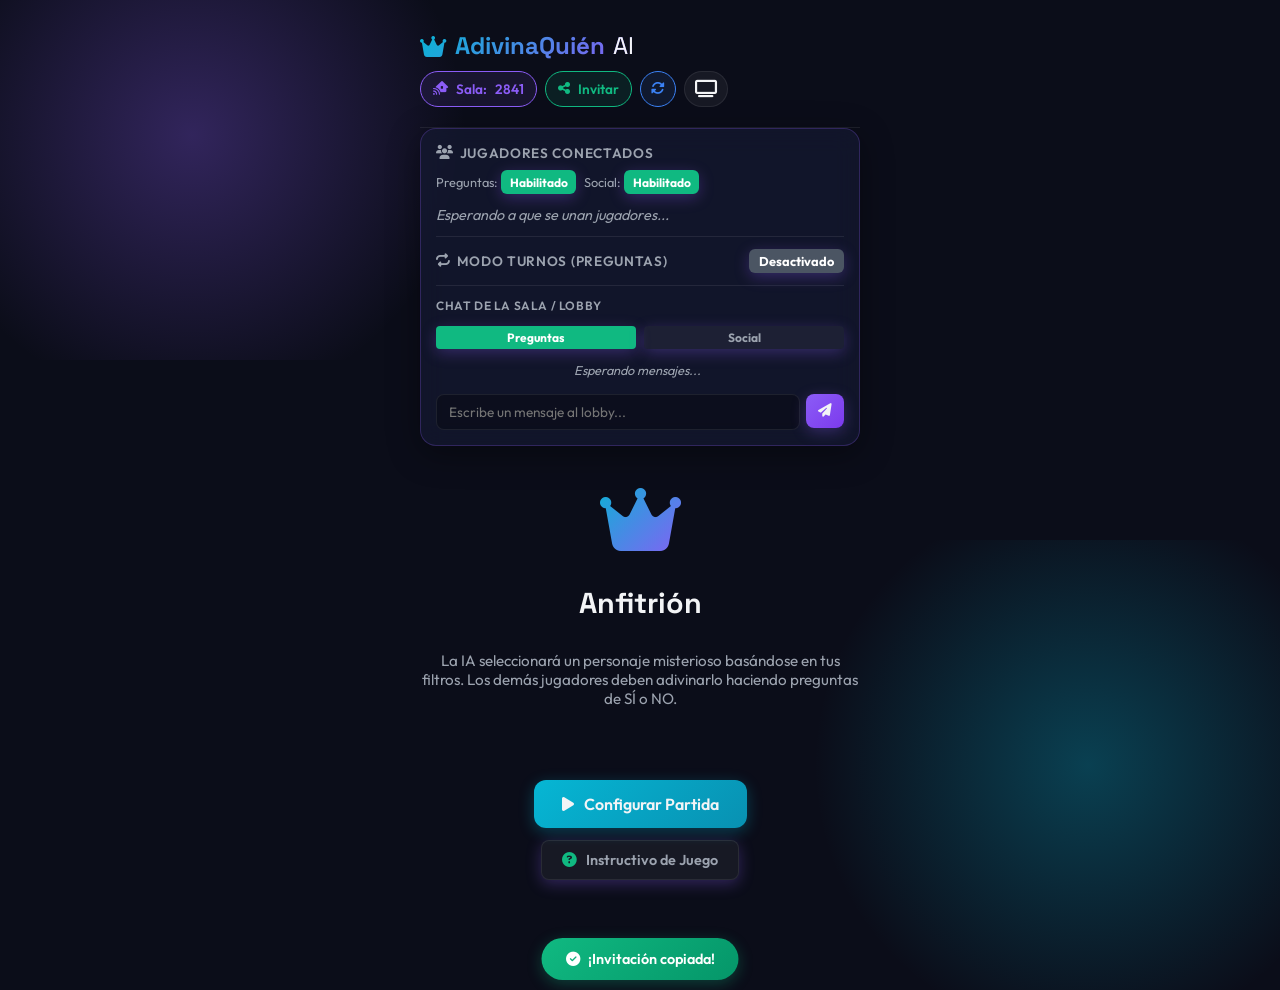
==== index.html @ 95af51c8 "Add files via upload "Fix de evaluación deportista Walt Disney, fallback de Cast y nuevo icono naran" ====
<!DOCTYPE html>
<html lang="es">
<head>
  <meta charset="UTF-8">
  <meta name="viewport" content="width=device-width, initial-scale=1.0">
  <title>AdivinaQuién AI - Controlador Anfitrión</title>
  <!-- Google Analytics (gtag.js) -->
  <script async src="https://www.googletagmanager.com/gtag/js?id=G-N4RY154RKB"></script>
  <script>
    window.dataLayer = window.dataLayer || [];
    function gtag(){dataLayer.push(arguments);}
    gtag('js', new Date());

    gtag('config', 'G-N4RY154RKB');
  </script>
  <link rel="icon" type="image/png" sizes="192x192" href="icon.png?v=2">
  <link rel="icon" type="image/png" sizes="512x512" href="icon.png?v=2">
  <link rel="apple-touch-icon" sizes="180x180" href="icon.png?v=2">
  <link rel="manifest" href="manifest.json?v=2">
  <meta name="mobile-web-app-capable" content="yes">
  <meta name="apple-mobile-web-app-capable" content="yes">
  <meta name="apple-mobile-web-app-title" content="AdivinaQuién AI">
  <meta name="theme-color" content="#8b5cf6">
  <link rel="stylesheet" href="style.css?v=17">
  <!-- FontAwesome para iconos -->
  <link rel="stylesheet" href="https://cdnjs.cloudflare.com/ajax/libs/font-awesome/6.4.0/css/all.min.css">
</head>
<body>

  <div class="app-container">
    
    <header style="flex-wrap: wrap; gap: 10px;">
      <div class="logo">
        <i class="fa-solid fa-crown"></i> AdivinaQuién <span>AI</span>
      </div>
      <div style="display: flex; gap: 8px;">
        <span id="room-code-display" class="btn-cast" style="background: rgba(139, 92, 246, 0.1); border-color: var(--primary); color: var(--primary); cursor: default; display: none;">
          <i class="fa-solid fa-house-signal"></i> Sala: <span>----</span>
        </span>
        <button id="btn-share-invite" class="btn-cast" title="Enviar invitación a amigos" style="display: none; background: rgba(16, 185, 129, 0.1); border-color: var(--accent); color: var(--accent);">
          <i class="fa-solid fa-share-nodes"></i> Invitar
        </button>

        <button id="btn-sync-tv" class="btn-cast" title="Sincronizar pantallas" style="display: none; background: rgba(59, 130, 246, 0.1); border-color: #3b82f6; color: #3b82f6; padding: 6px 10px; margin: 0; min-width: auto; display: inline-flex; align-items: center; justify-content: center;">
          <i class="fa-solid fa-rotate"></i>
        </button>
        <button id="btn-cast" class="btn-cast" title="Transmitir a Smart TV" style="padding: 6px 10px; margin: 0; min-width: auto; display: inline-flex; align-items: center; justify-content: center;">
          <i class="fa-solid fa-tv" style="font-size: 1.1rem;"></i>
        </button>
      </div>
    </header>

    <!-- Panel de control de chat y jugadores (visible si hay sala activa) -->
    <div id="room-control-panel" class="glass-card" style="display: none; margin-bottom: 20px; padding: 15px; border-color: rgba(139, 92, 246, 0.25);">
      <div style="display: flex; justify-content: space-between; align-items: center; margin-bottom: 12px; flex-wrap: wrap; gap: 8px;">
        <span class="filter-label" style="margin-bottom: 0; display: inline-flex; align-items: center; gap: 6px;"><i class="fa-solid fa-users"></i> Jugadores Conectados</span>
        <div style="display: flex; gap: 8px; align-items: center; flex-wrap: wrap;">
          <div style="display: flex; align-items: center; gap: 4px;">
            <span style="font-size: 0.8rem; color: var(--text-muted);">Preguntas:</span>
            <button id="btn-toggle-questions-chat" class="btn" style="padding: 4px 8px; margin: 0; font-size: 0.75rem; background: var(--accent); color: white; border-radius: 6px; text-transform: none; font-weight: bold; min-width: 75px; height: 24px; display: flex; align-items: center; justify-content: center;">Habilitado</button>
          </div>
          <div style="display: flex; align-items: center; gap: 4px;">
            <span style="font-size: 0.8rem; color: var(--text-muted);">Social:</span>
            <button id="btn-toggle-social-chat" class="btn" style="padding: 4px 8px; margin: 0; font-size: 0.75rem; background: var(--accent); color: white; border-radius: 6px; text-transform: none; font-weight: bold; min-width: 75px; height: 24px; display: flex; align-items: center; justify-content: center;">Habilitado</button>
          </div>
        </div>
      </div>
      <div id="player-list-container" style="display: flex; flex-direction: column; gap: 6px; font-size: 0.9rem; margin-bottom: 12px;">
        <span style="color: var(--text-muted); font-style: italic;">Esperando a que se unan jugadores...</span>
      </div>

      <!-- Turnos Secuenciales -->
      <div style="display: flex; justify-content: space-between; align-items: center; margin-bottom: 12px; flex-wrap: wrap; gap: 8px; border-top: 1px solid rgba(255,255,255,0.08); padding-top: 12px;">
        <span class="filter-label" style="margin-bottom: 0; display: inline-flex; align-items: center; gap: 6px;"><i class="fa-solid fa-repeat"></i> Modo Turnos (Preguntas)</span>
        <div style="display: flex; gap: 8px; align-items: center;">
          <button id="btn-toggle-turn-mode" class="btn" style="padding: 4px 10px; margin: 0; font-size: 0.8rem; background: #4b5563; color: white; border-radius: 6px; min-width: 90px; text-transform: none; font-weight: bold;">Desactivado</button>
          <button id="btn-next-turn" class="btn" style="display: none; padding: 4px 10px; margin: 0; font-size: 0.8rem; background: var(--primary); color: white; border-radius: 6px; text-transform: none; font-weight: bold; align-items: center; justify-content: center; height: 26px; width: 34px;"><i class="fa-solid fa-forward"></i></button>
        </div>
      </div>

      <!-- Historial de chat del lobby -->
      <div id="lobby-chat-box" style="border-top: 1px solid rgba(255,255,255,0.08); padding-top: 12px; display: flex; flex-direction: column; gap: 8px;">
        <span class="filter-label" style="font-size: 0.75rem; margin-bottom: 5px;">Chat de la Sala / Lobby</span>
        <!-- Tabs de Chat en Lobby -->
        <div style="display: flex; gap: 8px; margin-bottom: 5px;">
          <button id="lobby-tab-questions" class="btn" style="flex: 1; padding: 4px; margin: 0; font-size: 0.75rem; border-radius: 4px; background: var(--accent); color: white; font-weight: bold; border-color: var(--accent); text-transform: none;">Preguntas</button>
          <button id="lobby-tab-social" class="btn" style="flex: 1; padding: 4px; margin: 0; font-size: 0.75rem; border-radius: 4px; background: rgba(255,255,255,0.05); color: var(--text-muted); font-weight: bold; border-color: rgba(255,255,255,0.1); text-transform: none;">Social</button>
        </div>
        <!-- Contenedor del Chat de Preguntas en Lobby -->
        <div id="lobby-chat-questions-container" class="chat-container" style="max-height: 120px; margin-bottom: 8px; font-size: 0.85rem; display: flex; flex-direction: column;">
          <div style="color: var(--text-muted); font-style: italic; font-size: 0.8rem; text-align: center;">Esperando mensajes...</div>
        </div>
        <!-- Contenedor del Chat Social en Lobby -->
        <div id="lobby-chat-social-container" class="chat-container" style="max-height: 120px; margin-bottom: 8px; font-size: 0.85rem; display: none; flex-direction: column;">
          <div style="color: var(--text-muted); font-style: italic; font-size: 0.8rem; text-align: center;">Esperando mensajes...</div>
        </div>
        <!-- Entrada de texto para chatear en el Lobby -->
        <div style="display: flex; gap: 6px; width: 100%;">
          <input type="text" id="lobby-chat-input" class="input-field" placeholder="Escribe un mensaje al lobby..." style="font-size: 0.85rem; padding: 8px 12px; background: rgba(0,0,0,0.3); border: 1px solid var(--bg-card-border); color: var(--text-main); border-radius: 8px; flex-grow: 1; outline: none;">
          <button id="btn-send-lobby-chat" class="btn" style="padding: 0 12px; margin: 0; font-size: 0.85rem; border-radius: 8px; display: inline-flex; align-items: center; justify-content: center; height: 34px;"><i class="fa-solid fa-paper-plane"></i></button>
        </div>
      </div>
    </div>

    <!-- PANTALLA 1: INICIO (HOME) -->
    <section id="screen-home" class="screen active">
      <div class="home-graphic">
        <div class="graphic-icon">
          <i class="fa-solid fa-crown"></i>
        </div>
        <h2>Anfitrión</h2>
        <p class="subtitle">La IA seleccionará un personaje misterioso basándose en tus filtros. Los demás jugadores deben adivinarlo haciendo preguntas de SÍ o NO.</p>
      </div>
      
      <div class="home-buttons" style="display: flex; flex-direction: column; align-items: center; gap: 12px;">
        <button id="btn-start-setup" class="btn btn-accent">
          <i class="fa-solid fa-play"></i> Configurar Partida
        </button>
        <button id="btn-open-instructions" class="btn" style="background: rgba(255,255,255,0.05); border: 1px solid var(--bg-card-border); color: var(--text-muted); padding: 10px 20px; font-size: 0.9rem; border-radius: 8px; font-weight: 600; max-width: 250px; text-transform: none;">
          <i class="fa-solid fa-circle-question" style="color: var(--accent);"></i> Instructivo de Juego
        </button>
      </div>
    </section>

    <!-- PANTALLA 2: CONFIGURACIÓN (SETUP) -->
    <section id="screen-setup" class="screen">
      <h2>Filtros del Personaje</h2>
      <p class="subtitle">Define los criterios que utilizará la IA para realizar la búsqueda en internet.</p>
      
      <div class="glass-card">
        <!-- Filtro: Origen -->
        <div class="filter-group">
          <span class="filter-label">Nacionalidad / Zona</span>
          <div class="filter-options" data-filter="region">
            <button class="filter-btn selected" data-value="random">Aleatorio</button>
            <button class="filter-btn" data-value="latam">Latinoamérica</button>
            <button class="filter-btn" data-value="usa">Norteamérica</button>
            <button class="filter-btn" data-value="europa">Europa</button>
            <button class="filter-btn" data-value="asia_africa">Asia / África</button>
          </div>
        </div>

        <!-- Filtro: Profesión -->
        <div class="filter-group">
          <span class="filter-label">Profesión / Área</span>
          <div class="filter-options" data-filter="area">
            <button class="filter-btn selected" data-value="random">Aleatorio</button>
            <button class="filter-btn" data-value="sports">Deportes</button>
            <button class="filter-btn" data-value="music">Música / Cine</button>
            <button class="filter-btn" data-value="science">Ciencia / Tech</button>
            <button class="filter-btn" data-value="history">Historia / Pol.</button>
            <button class="filter-btn" data-value="fiction">Ficción</button>
          </div>
        </div>

        <!-- Filtro: Realidad -->
        <div class="filter-group">
          <span class="filter-label">Naturaleza</span>
          <div class="filter-options three-cols" data-filter="nature">
            <button class="filter-btn selected" data-value="random">Aleatorio</button>
            <button class="filter-btn" data-value="real">Real</button>
            <button class="filter-btn" data-value="fictional">Ficticio</button>
          </div>
        </div>

        <!-- Filtro: Época -->
        <div class="filter-group">
          <span class="filter-label">Época</span>
          <div class="filter-options three-cols" data-filter="era">
            <button class="filter-btn selected" data-value="random">Aleatorio</button>
            <button class="filter-btn" data-value="current">Actual</button>
            <button class="filter-btn" data-value="historical">Histórico</button>
          </div>
        </div>
      </div>

      <div class="filter-group" style="margin-bottom: 20px;">
        <span class="filter-label">Modo de Anfitrión</span>
        <div class="filter-options" id="host-mode-options">
          <button class="filter-btn selected" id="mode-ai" data-mode="ai">
            <i class="fa-solid fa-robot"></i> Anfitrión IA (Auto)
          </button>
          <button class="filter-btn" id="mode-manual" data-mode="manual">
            <i class="fa-solid fa-user-tie"></i> Anfitrión Humano
          </button>
        </div>
      </div>

      <!-- Input para Anfitrión Humano (Nombre del Personaje) -->
      <div id="human-host-container" style="display: none; margin-bottom: 20px; flex-direction: column; gap: 10px; background: rgba(139, 92, 246, 0.08); padding: 15px; border-radius: 10px; border: 1px solid var(--primary);">
        <span class="filter-label" style="color: var(--primary); margin-bottom: 0;"><i class="fa-solid fa-user-pen"></i> Personaje Elegido por el Humano</span>
        <input type="text" id="human-character-name" class="input-field" placeholder="Nombre del personaje (ej: Goku, Napoleón...)" style="font-size: 1rem; padding: 10px; background: rgba(0,0,0,0.4); border: 1px solid var(--bg-card-border); color: var(--text-main); border-radius: 8px; outline: none;">
        
        <!-- Sección de Datos Manuales (Se activa si no se encuentran datos en la búsqueda) -->
        <div id="human-manual-details" style="display: none; flex-direction: column; gap: 10px; margin-top: 5px;">
          <div style="background: rgba(239, 68, 68, 0.15); border: 1px solid var(--danger); color: #fca5a5; padding: 10px; border-radius: 6px; font-size: 0.85rem; font-weight: bold;">
            <i class="fa-solid fa-triangle-exclamation"></i> Datos no encontrados de este personaje; ingrese manual los datos
          </div>
          <input type="text" id="human-character-desc" class="input-field" placeholder="Escribe una breve descripción del personaje..." style="font-size: 0.95rem; padding: 10px; background: rgba(0,0,0,0.4); border: 1px solid var(--bg-card-border); color: var(--text-main); border-radius: 8px; outline: none;">
        </div>
      </div>

      <div class="filter-group" style="margin-bottom: 20px; display: flex; justify-content: space-between; align-items: center; background: rgba(255,255,255,0.02); padding: 12px; border-radius: 8px; border: 1px solid var(--bg-card-border);">
        <span class="filter-label" style="margin-bottom: 0; display: inline-flex; align-items: center; gap: 6px;"><i class="fa-solid fa-music"></i> Música de Fondo (TV)</span>
        <button id="btn-toggle-tv-music" class="btn" style="padding: 6px 15px; margin: 0; font-size: 0.85rem; background: var(--accent); color: white; border-radius: 6px; min-width: 90px; text-transform: none; font-weight: bold;">Sonando</button>
      </div>

      <button id="btn-run-search" class="btn">
        <i class="fa-solid fa-magnifying-glass"></i> Buscar Personaje
      </button>
    </section>

    <!-- PANTALLA 3: ANIMACIÓN DE BÚSQUEDA -->
    <section id="screen-searching" class="screen">
      <div class="search-container">
        <div class="search-scanner">
          <div class="scanner-ring"></div>
          <div class="scanner-pulse"></div>
          <i class="fa-solid fa-globe scanner-icon"></i>
        </div>
        <h2>Buscando personaje...</h2>
        <div id="search-logs" class="search-logs">
          <!-- Logs dinámicos aquí -->
        </div>
      </div>
    </section>

    <!-- PANTALLA 4: JUEGO EN CURSO (GAMEPLAY) -->
    <section id="screen-gameplay" class="screen">
      
      <!-- Bloque de Identidad Secreta -->
      <div class="character-box">
        <span class="filter-label" style="margin-bottom: 0;">Personaje Seleccionado</span>
        <div id="char-name-display" class="character-identity">---------</div>
        <div id="char-desc-display" class="character-hint">Descripción oculta</div>
        
        <!-- Máscara de privacidad para que el host pueda elegir cuándo verlo (especialmente útil en modo manual) -->
        <div id="blur-overlay" class="blur-overlay">
          <i class="fa-solid fa-eye-slash" style="font-size: 1.5rem; color: var(--primary);"></i>
          <span>Toca para ver la respuesta</span>
        </div>
      </div>

      <!-- Stats de la Partida -->
      <div class="game-stats">
        <div class="stat-card">
          <div id="stat-questions" class="stat-val">0 / 20</div>
          <div class="stat-lbl">Preguntas</div>
        </div>
        <div class="stat-card">
          <div id="stat-mode" class="stat-val" style="font-size: 1.1rem; padding: 4px 0;">IA</div>
          <div class="stat-lbl">Modo Anfitrión</div>
        </div>
      </div>

      <!-- Tabs de Chat (Host) -->
      <div style="display: flex; gap: 8px; margin-bottom: 12px;">
        <button id="host-tab-questions" class="btn" style="flex: 1; padding: 6px; margin: 0; font-size: 0.8rem; border-radius: 6px; background: var(--accent); color: white; font-weight: bold; border-color: var(--accent); text-transform: none; display: flex; align-items: center; justify-content: center; gap: 4px;">
          <i class="fa-solid fa-circle-question"></i> Preguntas
        </button>
        <button id="host-tab-social" class="btn" style="flex: 1; padding: 6px; margin: 0; font-size: 0.8rem; border-radius: 6px; background: rgba(255,255,255,0.05); color: var(--text-muted); font-weight: bold; border-color: rgba(255,255,255,0.1); text-transform: none; display: flex; align-items: center; justify-content: center; gap: 4px;">
          <i class="fa-solid fa-comments"></i> Social
        </button>
      </div>

      <!-- Contenedor del Chat de Preguntas (Activo) -->
      <div id="chat-questions-container" class="chat-container" style="display: flex; flex-direction: column;">
        <div class="chat-bubble player" style="font-style: italic; color: var(--text-muted);">
          ¡La partida ha comenzado! Hagan su primera pregunta...
        </div>
      </div>

      <!-- Contenedor del Chat Social (Escondido) -->
      <div id="chat-social-container" class="chat-container" style="display: none; flex-direction: column;">
        <div class="chat-bubble player" style="font-style: italic; color: var(--text-muted);">
          Mensajes del chat social libre...
        </div>
      </div>

      <!-- PANEL DE CONTROLES: MODO IA (Entrada de texto) -->
      <div id="controls-ai" class="input-container" style="gap: 6px;">
        <input type="text" id="input-question" class="input-field" placeholder="¿Es un deportista? ¿Está vivo?..." autocomplete="off">
        <button id="btn-chat-toggle" class="btn-send" title="Enviar como Comentario/Chat" style="background: rgba(139, 92, 246, 0.15); color: var(--primary); border: 1px solid var(--primary); width: 46px; border-radius: 10px; cursor: pointer; flex-shrink: 0;">
          <i class="fa-solid fa-comments"></i>
        </button>
        <button id="btn-ask" class="btn-send" title="Enviar pregunta a la IA" style="flex-shrink: 0;">
          <i class="fa-solid fa-paper-plane"></i>
        </button>
      </div>

      <!-- PANEL DE CONTROLES: MODO MANUAL (Botones de Respuesta) -->
      <div id="controls-manual" class="manual-controls" style="display: none;">
        <span class="filter-label">Registrar Respuesta del Anfitrión</span>
        <div class="manual-grid">
          <button class="btn btn-success btn-manual-answer" data-answer="yes">
            <i class="fa-solid fa-check"></i> SÍ
          </button>
          <button class="btn btn-danger btn-manual-answer" data-answer="no">
            <i class="fa-solid fa-xmark"></i> NO
          </button>
          <button class="btn btn-secondary btn-manual-answer" data-answer="maybe" style="background: rgba(245, 158, 11, 0.15); border-color: #f59e0b; color: #f59e0b;">
            <i class="fa-solid fa-question"></i> TAL VEZ
          </button>
        </div>
      </div>

      <!-- ACCIONES DE FINALIZACIÓN Y PISTAS -->
      <div style="display: flex; flex-direction: column; gap: 10px; margin-top: 15px;">
        <div style="display: flex; gap: 10px;">
          <button id="btn-guess-prompt" class="btn btn-secondary btn-accent" style="flex: 1; padding: 10px 0;">
            <i class="fa-solid fa-trophy"></i> Arriesgar Nombre
          </button>
          <button id="btn-get-clue" class="btn btn-secondary" style="flex: 1; padding: 10px 0; background: rgba(139, 92, 246, 0.15); border-color: var(--primary); color: var(--primary);">
            <i class="fa-solid fa-lightbulb"></i> Pedir Pista (3 Qs)
          </button>
        </div>
        <button id="btn-give-up" class="btn btn-secondary btn-danger" style="width: 100%; padding: 10px 0;">
          <i class="fa-solid fa-flag"></i> Rendirse
        </button>
      </div>

    </section>

    <!-- PANTALLA 5: RESULTADOS -->
    <section id="screen-results" class="screen">
      <div class="result-box">
        <div id="result-emoji" class="result-badge">🏆</div>
        <h2 id="result-title" class="result-title">¡Victoria!</h2>
        <p class="subtitle" id="result-subtitle">Han adivinado el personaje secreto.</p>
        
        <div class="glass-card" style="width: 100%; text-align: center;">
          <span class="filter-label">El personaje era</span>
          <div id="result-char-name" class="result-name">Lionel Messi</div>
          <p id="result-char-desc" style="margin-top: 10px; font-size: 0.95rem; line-height: 1.5; color: var(--text-muted);">
            Futbolista argentino de fama mundial...
          </p>
        </div>

        <button id="btn-play-again" class="btn">
          <i class="fa-solid fa-rotate-left"></i> Jugar de Nuevo
        </button>
      </div>
    </section>

  </div>

  <!-- Toast Notification -->
  <div id="toast-notification" style="position: fixed; bottom: 20px; left: 50%; transform: translateX(-50%) translateY(100px); background: linear-gradient(135deg, var(--accent), #059669); color: white; padding: 12px 24px; border-radius: 30px; font-weight: 600; font-size: 0.9rem; display: flex; align-items: center; gap: 8px; box-shadow: 0 4px 15px var(--accent-glow); transition: transform 0.4s cubic-bezier(0.175, 0.885, 0.32, 1.275); z-index: 9999; pointer-events: none;">
    <i class="fa-solid fa-circle-check"></i> <span id="toast-text">¡Invitación copiada!</span>
  </div>

  <!-- MODAL DE INSTRUCTIVO Y MODALIDADES -->
  <div id="instructions-modal" class="modal-overlay" style="display: none; position: fixed; top: 0; left: 0; width: 100vw; height: 100vh; background: rgba(0,0,0,0.8); z-index: 999; align-items: center; justify-content: center; backdrop-filter: blur(5px);">
    <div class="glass-card" style="max-width: 500px; width: 90%; max-height: 85vh; overflow-y: auto; padding: 25px; border-color: var(--primary); background: var(--bg-card);">
      <div style="display: flex; justify-content: space-between; align-items: center; margin-bottom: 20px; border-bottom: 1px solid var(--bg-card-border); padding-bottom: 10px;">
        <h2 style="font-size: 1.3rem; color: var(--primary); margin: 0; display: flex; align-items: center; gap: 8px;">
          <i class="fa-solid fa-book-open"></i> Instructivo de Juego
        </h2>
        <button id="btn-close-instructions" style="background: none; border: none; color: var(--text-muted); font-size: 1.5rem; cursor: pointer;">&times;</button>
      </div>

      <!-- Sección 1: Objetivo del Juego -->
      <div style="margin-bottom: 20px;">
        <h3 style="font-size: 1.05rem; color: var(--accent); margin-bottom: 8px;"><i class="fa-solid fa-bullseye"></i> 1. Objetivo del Juego</h3>
        <p style="font-size: 0.9rem; color: var(--text-main); line-height: 1.5; margin: 0;">
          Los jugadores deben adivinar el <strong>personaje secreto</strong> formulando preguntas que solo puedan responderse con <strong>SÍ</strong>, <strong>NO</strong> o <strong>TAL VEZ</strong> en un máximo de 20 intentos.
        </p>
      </div>

      <!-- Sección 2: Modalidades de Anfitrión -->
      <div style="margin-bottom: 20px;">
        <h3 style="font-size: 1.05rem; color: var(--accent); margin-bottom: 10px;"><i class="fa-solid fa-sliders"></i> 2. Modalidades de Anfitrión</h3>
        
        <div style="background: rgba(255,255,255,0.03); padding: 12px; border-radius: 8px; border: 1px solid var(--bg-card-border); margin-bottom: 10px;">
          <h4 style="margin: 0 0 5px 0; color: #a78bfa; font-size: 0.95rem;"><i class="fa-solid fa-robot"></i> Anfitrión IA (Automático)</h4>
          <p style="font-size: 0.85rem; color: var(--text-muted); margin: 0; line-height: 1.4;">
            La Inteligencia Artificial elige automáticamente un personaje basado en tus filtros (Deportes, Música, Historia, etc.) y evalúa y responde las preguntas de los jugadores en tiempo real.
          </p>
        </div>

        <div style="background: rgba(255,255,255,0.03); padding: 12px; border-radius: 8px; border: 1px solid var(--bg-card-border);">
          <h4 style="margin: 0 0 5px 0; color: #a78bfa; font-size: 0.95rem;"><i class="fa-solid fa-user-tie"></i> Anfitrión Humano (Manual)</h4>
          <p style="font-size: 0.85rem; color: var(--text-muted); margin: 0; line-height: 1.4;">
            El anfitrión humano escribe el personaje que él elija. La app busca automáticamente los datos en <strong>Wikipedia / Internet</strong> (o permite cargarlos manualmente) y el anfitrión responde con los botones SÍ / NO / TAL VEZ.
          </p>
        </div>
      </div>

      <!-- Sección 3: Transmisión a la TV y Multijugador -->
      <div style="margin-bottom: 20px;">
        <h3 style="font-size: 1.05rem; color: var(--accent); margin-bottom: 8px;"><i class="fa-solid fa-tv"></i> 3. Pantalla de TV / Invitados</h3>
        <p style="font-size: 0.9rem; color: var(--text-main); line-height: 1.5; margin: 0;">
          Haz clic en el botón de <strong>Transmitir <i class="fa-solid fa-tv"></i></strong> para abrir la pantalla de TV en un Smart TV o pestaña secundaria. Los amigos pueden escanear el código QR o ingresar el código de sala para enviar preguntas y chatear.
        </p>
      </div>

      <button id="btn-understand-instructions" class="btn btn-accent" style="width: 100%; padding: 12px; font-weight: bold; border-radius: 8px; margin-top: 10px;">
        ¡Entendido, a jugar!
      </button>
    </div>
  </div>

  <!-- MODAL DE OPCIONES DE TRANSMISIÓN (CAST & MULTI-EQUIPO) -->
  <div id="cast-options-modal" class="modal-overlay" style="display: none; position: fixed; inset: 0; background: rgba(0,0,0,0.8); backdrop-filter: blur(6px); z-index: 9999; align-items: center; justify-content: center;">
    <div class="glass-card" style="max-width: 440px; width: 90%; padding: 25px; border-radius: 16px; border: 1px solid var(--accent); background: #12131c; box-shadow: 0 10px 30px rgba(139, 92, 246, 0.3);">
      <div style="display: flex; justify-content: space-between; align-items: center; margin-bottom: 15px; border-bottom: 1px solid var(--bg-card-border); padding-bottom: 10px;">
        <h3 style="margin: 0; color: var(--accent); font-size: 1.3rem; font-family: var(--font-title); display: flex; align-items: center; gap: 8px;">
          <i class="fa-solid fa-tv"></i> Transmitir a Pantalla / TV
        </h3>
        <button id="btn-close-cast-modal" style="background: none; border: none; color: var(--text-muted); font-size: 1.4rem; cursor: pointer;">&times;</button>
      </div>

      <p style="font-size: 0.9rem; color: var(--text-muted); margin-bottom: 15px; line-height: 1.4;">
        Elige cómo deseas conectar tu celular a la pantalla o TV de tu sala:
      </p>

      <div style="display: flex; flex-direction: column; gap: 12px; margin-bottom: 15px;">
        <!-- Opción 1: Google Cast / Chromecast -->
        <button id="btn-cast-chromecast" class="btn" style="padding: 12px; border-radius: 10px; background: rgba(139, 92, 246, 0.15); border: 1px solid var(--accent); color: white; display: flex; align-items: center; gap: 12px; text-align: left; cursor: pointer;">
          <i class="fa-solid fa-tv" style="font-size: 1.4rem; color: var(--accent);"></i>
          <div>
            <div style="font-weight: bold; font-size: 0.95rem;">Buscar Chromecast / Smart TV</div>
            <div style="font-size: 0.8rem; color: var(--text-muted);">Abre el selector nativo de dispositivos de tu celular</div>
          </div>
        </button>

        <!-- Opción 2: Ver Enlace / Código de Sala para Navegador de TV -->
        <button id="btn-cast-qr" class="btn" style="padding: 12px; border-radius: 10px; background: rgba(255, 255, 255, 0.05); border: 1px solid var(--bg-card-border); color: white; display: flex; align-items: center; gap: 12px; text-align: left; cursor: pointer;">
          <i class="fa-solid fa-qrcode" style="font-size: 1.4rem; color: #a78bfa;"></i>
          <div>
            <div style="font-weight: bold; font-size: 0.95rem;">Conectar cualquier Smart TV o PC</div>
            <div style="font-size: 0.8rem; color: var(--text-muted);">Usa el enlace o Código de Sala en el navegador de la TV</div>
          </div>
        </button>
      </div>

      <!-- Sección Enlace de la TV Expandible -->
      <div id="cast-qr-container" style="display: none; background: rgba(0,0,0,0.4); padding: 15px; border-radius: 12px; text-align: center; margin-bottom: 15px; border: 1px solid rgba(255,255,255,0.1);">
        <span style="font-size: 0.85rem; color: var(--text-muted);">Enlace directo para tu TV o pantalla:</span>
        <div id="cast-tv-url-display" style="font-family: monospace; font-size: 0.85rem; color: var(--accent); word-break: break-all; margin: 8px 0; padding: 8px; background: rgba(255,255,255,0.05); border-radius: 6px;"></div>
        <div style="display: flex; gap: 8px; justify-content: center; margin-top: 10px;">
          <button id="btn-copy-tv-url" class="btn" style="padding: 6px 12px; font-size: 0.8rem; border-radius: 6px; background: var(--accent); color: white;"><i class="fa-solid fa-copy"></i> Copiar Enlace</button>
          <button id="btn-open-tv-tab" class="btn" style="padding: 6px 12px; font-size: 0.8rem; border-radius: 6px; background: rgba(255,255,255,0.1); color: white;"><i class="fa-solid fa-up-right-from-square"></i> Abrir Pestaña</button>
        </div>
      </div>

      <div style="display: flex; justify-content: flex-end;">
        <button id="btn-cancel-cast-modal" class="btn" style="background: rgba(255,255,255,0.1); color: var(--text-muted); border: none; padding: 8px 15px; border-radius: 8px; cursor: pointer;">Cerrar</button>
      </div>
    </div>
  </div>

  <!-- MODAL DE ARRIESGAR PARA EL ANFITRÓN -->
  <div id="host-guess-modal" class="modal-overlay" style="display: none; position: fixed; inset: 0; background: rgba(0,0,0,0.8); backdrop-filter: blur(6px); z-index: 9999; align-items: center; justify-content: center;">
    <div class="glass-card" style="max-width: 420px; width: 90%; padding: 25px; border-radius: 16px; border: 1px solid rgba(239, 68, 68, 0.4); box-shadow: 0 10px 30px rgba(239, 68, 68, 0.3); background: #12131c;">
      <div style="display: flex; justify-content: space-between; align-items: center; margin-bottom: 15px;">
        <h3 style="margin: 0; color: #ef4444; font-size: 1.3rem; font-family: var(--font-title); display: flex; align-items: center; gap: 8px;">
          <i class="fa-solid fa-bullseye"></i> Arriesgar Personaje
        </h3>
        <button id="btn-close-host-guess" style="background: none; border: none; color: var(--text-muted); font-size: 1.4rem; cursor: pointer;">&times;</button>
      </div>
      <p style="font-size: 0.9rem; color: var(--text-muted); margin-bottom: 15px;">
        Escribe el nombre del personaje. Si aciertas, ¡ganan la partida!
      </p>
      <input type="text" id="host-guess-input" class="input-field" placeholder="Ej: Lionel Messi, Mario..." style="width: 100%; font-size: 1rem; padding: 12px; border-radius: 8px; margin-bottom: 15px; background: rgba(0,0,0,0.3); border: 1px solid var(--bg-card-border); color: white; outline: none;">
      <div style="display: flex; gap: 10px; justify-content: flex-end;">
        <button id="btn-cancel-host-guess" class="btn" style="background: rgba(255,255,255,0.1); color: var(--text-muted); border: none; padding: 10px 18px; border-radius: 8px; cursor: pointer;">Cancelar</button>
        <button id="btn-submit-host-guess" class="btn" style="background: linear-gradient(135deg, #ef4444, #f97316); color: white; border: none; padding: 10px 20px; font-weight: bold; border-radius: 8px; cursor: pointer;">Arriesgar</button>
      </div>
    </div>
  </div>

  <!-- MODAL DE SOLICITUD DE INGRESO (APROBACIÓN POR ANFITRIÓN) -->
  <div id="guest-approval-modal" class="modal-overlay" style="display: none; position: fixed; inset: 0; background: rgba(0,0,0,0.85); backdrop-filter: blur(6px); z-index: 9999; align-items: center; justify-content: center;">
    <div class="glass-card" style="max-width: 420px; width: 90%; padding: 25px; border-radius: 16px; border: 1px solid var(--accent); background: #12131c; box-shadow: 0 10px 30px rgba(139, 92, 246, 0.4); text-align: center;">
      <div style="font-size: 2.5rem; color: var(--accent); margin-bottom: 10px;">
        <i class="fa-solid fa-user-plus"></i>
      </div>
      <h3 style="margin: 0 0 10px 0; color: white; font-size: 1.25rem; font-family: var(--font-title);">
        Solicitud de Ingreso
      </h3>
      <p style="font-size: 0.95rem; color: var(--text-muted); margin-bottom: 20px; line-height: 1.4;">
        <strong id="approval-applicant-name" style="color: var(--accent); font-size: 1.1rem;">Invitado</strong> solicita unirse a tu partida de la sala <strong id="approval-room-code" style="color: white;">1234</strong>.
      </p>
      <div style="display: flex; gap: 12px; justify-content: center;">
        <button id="btn-reject-applicant" class="btn" style="flex: 1; padding: 12px; background: rgba(239, 68, 68, 0.2); border: 1px solid #ef4444; color: #ef4444; font-weight: bold; border-radius: 8px; cursor: pointer;">
          <i class="fa-solid fa-xmark"></i> Rechazar
        </button>
        <button id="btn-approve-applicant" class="btn" style="flex: 1; padding: 12px; background: linear-gradient(135deg, #10b981, #059669); border: none; color: white; font-weight: bold; border-radius: 8px; cursor: pointer;">
          <i class="fa-solid fa-check"></i> Aceptar
        </button>
      </div>
    </div>
  </div>

  <!-- MODAL DE CO-ANFITRIÓN (UNIRSE A OTRA SALA EXISTENTE) -->
  <div id="cohost-join-modal" class="modal-overlay" style="display: none; position: fixed; inset: 0; background: rgba(0,0,0,0.8); backdrop-filter: blur(6px); z-index: 9999; align-items: center; justify-content: center;">
    <div class="glass-card" style="max-width: 420px; width: 90%; padding: 25px; border-radius: 16px; border: 1px solid var(--accent); background: #12131c;">
      <div style="display: flex; justify-content: space-between; align-items: center; margin-bottom: 15px;">
        <h3 style="margin: 0; color: var(--accent); font-size: 1.2rem; font-family: var(--font-title); display: flex; align-items: center; gap: 8px;">
          <i class="fa-solid fa-right-to-bracket"></i> Unirse a Sala Existente
        </h3>
        <button id="btn-close-cohost-modal" style="background: none; border: none; color: var(--text-muted); font-size: 1.4rem; cursor: pointer;">&times;</button>
      </div>
      <p style="font-size: 0.9rem; color: var(--text-muted); margin-bottom: 15px;">
        Ingresa el Código de Sala (4 dígitos) para unirte como Co-Anfitrión:
      </p>
      <input type="text" id="cohost-room-input" class="input-field" maxlength="4" placeholder="Ej: 4920" style="width: 100%; font-size: 1.3rem; text-align: center; letter-spacing: 3px; padding: 12px; border-radius: 8px; margin-bottom: 15px; background: rgba(0,0,0,0.3); border: 1px solid var(--bg-card-border); color: white; outline: none;">
      <div style="display: flex; gap: 10px; justify-content: flex-end;">
        <button id="btn-cancel-cohost-modal" class="btn" style="background: rgba(255,255,255,0.1); color: var(--text-muted); border: none; padding: 10px 18px; border-radius: 8px; cursor: pointer;">Cancelar</button>
        <button id="btn-submit-cohost-join" class="btn" style="background: linear-gradient(135deg, var(--primary), var(--accent)); color: white; border: none; padding: 10px 20px; font-weight: bold; border-radius: 8px; cursor: pointer;">Solicitar Ingreso</button>
      </div>
    </div>
  </div>

  <!-- Carga de Base de Datos y Lógica principal -->
  <script src="database.js?v=39"></script>
  <script src="app.js?v=39"></script>
</body>
</html>
---- style.css ----
/* Estilos Premium - Juego AdivinaQuién AI */

@import url('https://fonts.googleapis.com/css2?family=Outfit:wght@300;400;600;800&family=Space+Grotesk:wght@400;700&display=swap');

:root {
  --bg-dark: #0b0d19;
  --bg-card: rgba(22, 28, 54, 0.6);
  --bg-card-border: rgba(255, 255, 255, 0.08);
  --primary: #8b5cf6; /* Violeta */
  --primary-glow: rgba(139, 92, 246, 0.3);
  --secondary: #06b6d4; /* Cian */
  --secondary-glow: rgba(6, 182, 212, 0.3);
  --accent: #10b981; /* Esmeralda/Verde */
  --accent-glow: rgba(16, 185, 129, 0.3);
  --danger: #ef4444; /* Rojo */
  --text-main: #f3f4f6;
  --text-muted: #9ca3af;
  --font-title: 'Space Grotesk', sans-serif;
  --font-body: 'Outfit', sans-serif;
}

* {
  box-sizing: border-box;
  margin: 0;
  padding: 0;
}

body {
  background-color: var(--bg-dark);
  color: var(--text-main);
  font-family: var(--font-body);
  min-height: 100vh;
  display: flex;
  flex-direction: column;
  align-items: center;
  overflow-x: hidden;
  position: relative;
}

/* Fondos Decorativos Animados */
body::before {
  content: '';
  position: absolute;
  top: -10%;
  left: -10%;
  width: 50%;
  height: 50%;
  background: radial-gradient(circle, var(--primary-glow) 0%, transparent 70%);
  z-index: -1;
  pointer-events: none;
}

body::after {
  content: '';
  position: absolute;
  bottom: -10%;
  right: -10%;
  width: 50%;
  height: 50%;
  background: radial-gradient(circle, var(--secondary-glow) 0%, transparent 70%);
  z-index: -1;
  pointer-events: none;
}

/* Contenedor Principal Celular */
.app-container {
  width: 100%;
  max-width: 480px;
  min-height: 100vh;
  display: flex;
  flex-direction: column;
  padding: 20px;
  position: relative;
}

/* Header */
header {
  display: flex;
  justify-content: space-between;
  align-items: center;
  padding: 10px 0 20px 0;
  border-bottom: 1px solid var(--bg-card-border);
}

.logo {
  font-family: var(--font-title);
  font-weight: 700;
  font-size: 1.5rem;
  background: linear-gradient(135deg, var(--secondary), var(--primary));
  -webkit-background-clip: text;
  -webkit-text-fill-color: transparent;
  display: flex;
  align-items: center;
  gap: 8px;
}

.logo span {
  font-weight: 400;
  color: var(--text-main);
  -webkit-text-fill-color: var(--text-main);
}

/* Botón Cast */
.btn-cast {
  background: rgba(255, 255, 255, 0.05);
  border: 1px solid var(--bg-card-border);
  color: var(--text-main);
  padding: 8px 12px;
  border-radius: 20px;
  cursor: pointer;
  display: flex;
  align-items: center;
  gap: 8px;
  font-family: var(--font-body);
  font-weight: 600;
  font-size: 0.85rem;
  transition: all 0.3s ease;
}

.btn-cast:hover {
  background: var(--secondary-glow);
  border-color: var(--secondary);
  box-shadow: 0 0 10px var(--secondary-glow);
}

.btn-cast.connected {
  border-color: var(--accent);
  color: var(--accent);
  background: rgba(16, 185, 129, 0.1);
}

/* Pantallas del Juego */
.screen {
  display: none;
  flex-direction: column;
  flex-grow: 1;
  animation: fadeIn 0.4s ease-out forwards;
}

.screen.active {
  display: flex;
}

@keyframes fadeIn {
  from { opacity: 0; transform: translateY(10px); }
  to { opacity: 1; transform: translateY(0); }
}

/* Títulos y Subtítulos */
h2 {
  font-family: var(--font-title);
  font-size: 1.8rem;
  margin-bottom: 10px;
  font-weight: 700;
  text-align: center;
}

.subtitle {
  color: var(--text-muted);
  text-align: center;
  margin-bottom: 25px;
  font-size: 0.95rem;
}

/* Tarjeta Glassmorphic */
.glass-card {
  background: var(--bg-card);
  backdrop-filter: blur(12px);
  -webkit-backdrop-filter: blur(12px);
  border: 1px solid var(--bg-card-border);
  border-radius: 16px;
  padding: 24px;
  box-shadow: 0 8px 32px 0 rgba(0, 0, 0, 0.37);
  margin-bottom: 20px;
}

/* Botones Generales */
.btn {
  background: linear-gradient(135deg, var(--primary), #7c3aed);
  color: var(--text-main);
  border: none;
  padding: 14px 28px;
  font-family: var(--font-body);
  font-weight: 600;
  font-size: 1rem;
  border-radius: 12px;
  cursor: pointer;
  transition: all 0.3s cubic-bezier(0.4, 0, 0.2, 1);
  display: flex;
  align-items: center;
  justify-content: center;
  gap: 10px;
  box-shadow: 0 4px 15px var(--primary-glow);
}

.btn:hover {
  transform: translateY(-2px);
  box-shadow: 0 6px 20px var(--primary);
}

.btn:active {
  transform: translateY(1px);
}

.btn-secondary {
  background: rgba(255, 255, 255, 0.05);
  border: 1px solid var(--bg-card-border);
  box-shadow: none;
}

.btn-secondary:hover {
  background: rgba(255, 255, 255, 0.1);
  box-shadow: none;
  transform: translateY(-2px);
}

.btn-accent {
  background: linear-gradient(135deg, var(--secondary), #0891b2);
  box-shadow: 0 4px 15px var(--secondary-glow);
}

.btn-accent:hover {
  box-shadow: 0 6px 20px var(--secondary);
}

.btn-success {
  background: linear-gradient(135deg, var(--accent), #059669);
  box-shadow: 0 4px 15px var(--accent-glow);
}

.btn-success:hover {
  box-shadow: 0 6px 20px var(--accent);
}

.btn-danger {
  background: linear-gradient(135deg, var(--danger), #dc2626);
  box-shadow: 0 4px 15px rgba(239, 68, 68, 0.3);
}

.btn-danger:hover {
  box-shadow: 0 6px 20px var(--danger);
}

/* Pantalla de Inicio (Home) */
.home-graphic {
  flex-grow: 1;
  display: flex;
  flex-direction: column;
  justify-content: center;
  align-items: center;
  gap: 20px;
  margin-bottom: 40px;
}

.graphic-icon {
  font-size: 4.5rem;
  background: linear-gradient(135deg, var(--secondary), var(--primary));
  -webkit-background-clip: text;
  -webkit-text-fill-color: transparent;
  animation: float 4s ease-in-out infinite;
}

@keyframes float {
  0%, 100% { transform: translateY(0); }
  50% { transform: translateY(-15px); }
}

.home-buttons {
  display: flex;
  flex-direction: column;
  gap: 15px;
}

/* Filtros de Búsqueda */
.filter-group {
  margin-bottom: 20px;
}

.filter-label {
  display: block;
  font-size: 0.85rem;
  font-weight: 600;
  text-transform: uppercase;
  letter-spacing: 0.05em;
  color: var(--text-muted);
  margin-bottom: 8px;
}

.filter-options {
  display: grid;
  grid-template-columns: repeat(2, 1fr);
  gap: 10px;
}

.filter-options.three-cols {
  grid-template-columns: repeat(3, 1fr);
}

.filter-btn {
  background: rgba(255, 255, 255, 0.03);
  border: 1px solid var(--bg-card-border);
  color: var(--text-muted);
  padding: 10px;
  border-radius: 8px;
  cursor: pointer;
  font-family: var(--font-body);
  font-size: 0.85rem;
  font-weight: 500;
  transition: all 0.2s ease;
  text-align: center;
}

.filter-btn:hover {
  background: rgba(255, 255, 255, 0.08);
  color: var(--text-main);
}

.filter-btn.selected {
  background: var(--primary-glow);
  border-color: var(--primary);
  color: var(--text-main);
  box-shadow: 0 0 10px var(--primary-glow);
}

/* Pantalla de Búsqueda Animada */
.search-container {
  display: flex;
  flex-direction: column;
  align-items: center;
  justify-content: center;
  flex-grow: 1;
}

.search-scanner {
  position: relative;
  width: 150px;
  height: 150px;
  border-radius: 50%;
  border: 2px solid var(--secondary-glow);
  display: flex;
  align-items: center;
  justify-content: center;
  margin-bottom: 40px;
}

.scanner-ring {
  position: absolute;
  width: 100%;
  height: 100%;
  border-radius: 50%;
  border: 2px solid transparent;
  border-top-color: var(--secondary);
  border-bottom-color: var(--primary);
  animation: spin 2s linear infinite;
}

.scanner-pulse {
  position: absolute;
  width: 80%;
  height: 80%;
  border-radius: 50%;
  background: radial-gradient(circle, var(--secondary-glow) 0%, transparent 70%);
  animation: pulse 1.5s ease-out infinite;
}

.scanner-icon {
  font-size: 3rem;
  z-index: 1;
  color: var(--secondary);
}

@keyframes spin {
  0% { transform: rotate(0deg); }
  100% { transform: rotate(360deg); }
}

@keyframes pulse {
  0% { transform: scale(0.6); opacity: 1; }
  100% { transform: scale(1.2); opacity: 0; }
}

.search-logs {
  width: 100%;
  max-width: 320px;
  height: 80px;
  overflow: hidden;
  font-family: monospace;
  font-size: 0.8rem;
  color: var(--secondary);
  text-align: center;
  margin-top: 10px;
}

.search-log-line {
  line-height: 1.5;
  animation: slideUp 0.3s ease-out;
}

@keyframes slideUp {
  from { transform: translateY(10px); opacity: 0; }
  to { transform: translateY(0); opacity: 1; }
}

/* Pantalla de Juego - Host */
.character-box {
  background: linear-gradient(135deg, rgba(139, 92, 246, 0.15), rgba(6, 182, 212, 0.15));
  border: 2px dashed var(--primary);
  border-radius: 12px;
  padding: 16px;
  text-align: center;
  margin-bottom: 20px;
  position: relative;
}

.character-identity {
  font-family: var(--font-title);
  font-weight: 700;
  font-size: 1.4rem;
  color: var(--text-main);
  margin-top: 5px;
}

.character-hint {
  font-size: 0.85rem;
  color: var(--text-muted);
  margin-top: 5px;
  font-style: italic;
}

.blur-overlay {
  position: absolute;
  top: 0;
  left: 0;
  right: 0;
  bottom: 0;
  background: rgba(22, 28, 54, 0.95);
  backdrop-filter: blur(8px);
  border-radius: 10px;
  display: flex;
  flex-direction: column;
  justify-content: center;
  align-items: center;
  gap: 10px;
  cursor: pointer;
  transition: all 0.3s ease;
}

.blur-overlay:hover {
  background: rgba(22, 28, 54, 0.85);
}

.blur-overlay span {
  font-weight: 600;
  font-size: 0.9rem;
  color: var(--primary);
}

/* Stats del Juego */
.game-stats {
  display: grid;
  grid-template-columns: repeat(2, 1fr);
  gap: 15px;
  margin-bottom: 20px;
}

.stat-card {
  background: rgba(255, 255, 255, 0.03);
  border: 1px solid var(--bg-card-border);
  border-radius: 10px;
  padding: 12px;
  text-align: center;
}

.stat-val {
  font-family: var(--font-title);
  font-size: 1.5rem;
  font-weight: 700;
  color: var(--secondary);
}

.stat-lbl {
  font-size: 0.75rem;
  color: var(--text-muted);
  text-transform: uppercase;
}

/* Chat/Preguntas Historial */
.chat-container {
  display: flex;
  flex-direction: column;
  gap: 12px;
  max-height: 250px;
  overflow-y: auto;
  margin-bottom: 20px;
  padding-right: 5px;
}

/* Scrollbar personalizado */
.chat-container::-webkit-scrollbar {
  width: 6px;
}
.chat-container::-webkit-scrollbar-track {
  background: transparent;
}
.chat-container::-webkit-scrollbar-thumb {
  background: rgba(255, 255, 255, 0.1);
  border-radius: 10px;
}

.chat-bubble {
  display: flex;
  flex-direction: column;
  padding: 10px 14px;
  border-radius: 12px;
  max-width: 85%;
  font-size: 0.9rem;
}

.chat-bubble.player {
  background: rgba(255, 255, 255, 0.05);
  align-self: flex-start;
  border-top-left-radius: 2px;
}

.chat-bubble.host {
  align-self: flex-end;
  color: #fff;
  border-top-right-radius: 2px;
}

.chat-bubble.host.yes {
  background: linear-gradient(135deg, var(--accent), #059669);
  box-shadow: 0 2px 10px rgba(16, 185, 129, 0.2);
}

.chat-bubble.host.no {
  background: linear-gradient(135deg, var(--danger), #dc2626);
  box-shadow: 0 2px 10px rgba(239, 68, 68, 0.2);
}

.chat-bubble.host.maybe {
  background: linear-gradient(135deg, #f59e0b, #d97706);
  box-shadow: 0 2px 10px rgba(245, 158, 11, 0.2);
}

.chat-bubble.guest {
  background: rgba(6, 182, 212, 0.15);
  border: 1px solid rgba(6, 182, 212, 0.3);
  align-self: flex-start;
  border-top-left-radius: 2px;
  color: var(--text-main);
}

.chat-bubble.chat {
  background: rgba(139, 92, 246, 0.15);
  border: 1px solid rgba(139, 92, 246, 0.3);
  color: var(--text-main);
}

.chat-bubble.system {
  background: rgba(245, 158, 11, 0.05);
  border: 1px dashed rgba(245, 158, 11, 0.3);
  color: #f59e0b;
  align-self: center;
  font-style: italic;
  text-align: center;
  border-radius: 8px;
  max-width: 90%;
}

.chat-meta {
  font-size: 0.7rem;
  margin-bottom: 4px;
  opacity: 0.7;
}

/* Controles de Entrada (Modo IA) */
.input-container {
  display: flex;
  gap: 10px;
  margin-top: auto;
}

.input-field {
  flex-grow: 1;
  background: rgba(255, 255, 255, 0.05);
  border: 1px solid var(--bg-card-border);
  color: var(--text-main);
  padding: 12px 16px;
  border-radius: 10px;
  font-family: var(--font-body);
  font-size: 0.95rem;
  outline: none;
  transition: all 0.3s ease;
}

.input-field:focus {
  border-color: var(--primary);
  box-shadow: 0 0 10px var(--primary-glow);
}

.btn-send {
  background: var(--primary);
  color: white;
  border: none;
  width: 46px;
  height: 46px;
  border-radius: 10px;
  cursor: pointer;
  display: flex;
  align-items: center;
  justify-content: center;
  transition: all 0.2s ease;
}

.btn-send:hover {
  background: #7c3aed;
  transform: scale(1.05);
}

/* Controles Manuales (Modo Humano) */
.manual-controls {
  margin-top: auto;
  display: flex;
  flex-direction: column;
  gap: 12px;
}

.manual-grid {
  display: grid;
  grid-template-columns: repeat(3, 1fr);
  gap: 10px;
}

/* Pantalla de Resultados */
.result-box {
  display: flex;
  flex-direction: column;
  align-items: center;
  justify-content: center;
  flex-grow: 1;
  gap: 20px;
}

.result-badge {
  font-size: 4rem;
  animation: pulse-slow 2s infinite;
}

@keyframes pulse-slow {
  0%, 100% { transform: scale(1); }
  50% { transform: scale(1.1); }
}

.result-title {
  font-family: var(--font-title);
  font-size: 2rem;
  font-weight: 800;
}

.result-name {
  font-size: 1.5rem;
  color: var(--secondary);
  font-weight: 700;
  text-shadow: 0 0 10px var(--secondary-glow);
  text-align: center;
}

/* ==========================================================================
   ESTILOS DE LA PANTALLA RECEPTORA DE TV (receiver.html)
   ========================================================================== */
body.tv-screen {
  max-width: 100%;
  height: 100vh;
  justify-content: center;
  padding: 0;
  overflow: hidden;
  background-color: #05060c;
}

.tv-container {
  width: 100vw;
  height: 100vh;
  display: flex;
  flex-direction: column;
  padding: 40px 60px;
  justify-content: space-between;
  box-sizing: border-box;
}

.tv-header {
  display: flex;
  justify-content: space-between;
  align-items: center;
  border-bottom: 2px solid rgba(255, 255, 255, 0.05);
  padding-bottom: 20px;
}

.tv-logo {
  font-size: 2.2rem;
}

.tv-status-badge {
  background: var(--primary-glow);
  border: 1px solid var(--primary);
  color: var(--text-main);
  padding: 8px 20px;
  border-radius: 30px;
  font-weight: 600;
  font-size: 1rem;
  cursor: pointer;
  transition: all 0.2s ease;
}

.tv-status-badge:hover {
  background: rgba(139, 92, 246, 0.25);
  border-color: var(--accent);
  box-shadow: 0 0 10px var(--primary-glow);
}

.tv-main {
  display: grid;
  grid-template-columns: 3fr 2fr;
  gap: 40px;
  flex-grow: 1;
  margin: 30px 0;
  align-items: stretch;
  height: 60%;
}

.tv-panel-left {
  display: flex;
  flex-direction: column;
  justify-content: center;
  align-items: center;
}

.tv-panel-right {
  display: flex;
  flex-direction: column;
}

.tv-chat-container {
  flex-grow: 1;
  max-height: 480px;
  overflow-y: hidden; /* La TV no tiene scroll manual, el script desplazará los items */
  display: flex;
  flex-direction: column;
  gap: 15px;
}

.tv-chat-bubble {
  padding: 15px 20px;
  font-size: 1.2rem;
}

.tv-chat-bubble .chat-meta {
  font-size: 0.85rem;
}

/* Pantallas específicas TV */
.tv-welcome {
  text-align: center;
  animation: float 6s ease-in-out infinite;
}

.tv-welcome h1 {
  font-family: var(--font-title);
  font-size: 3.5rem;
  margin-bottom: 20px;
  background: linear-gradient(135deg, var(--secondary), var(--primary));
  -webkit-background-clip: text;
  -webkit-text-fill-color: transparent;
}

.tv-welcome p {
  font-size: 1.5rem;
  color: var(--text-muted);
}

.tv-big-scanner {
  width: 250px;
  height: 250px;
}

.tv-big-scanner .scanner-icon {
  font-size: 5rem;
}

.tv-game-status {
  text-align: center;
}

.tv-question-counter {
  font-size: 6rem;
  font-family: var(--font-title);
  font-weight: 800;
  color: var(--secondary);
  line-height: 1;
  text-shadow: 0 0 25px var(--secondary-glow);
}

.tv-footer {
  text-align: center;
  color: var(--text-muted);
  font-size: 1rem;
}

/* Animaciones extras */
@keyframes pulse-success {
  0% { box-shadow: 0 0 0 0 rgba(16, 185, 129, 0.4); }
  70% { box-shadow: 0 0 0 15px rgba(16, 185, 129, 0); }
  100% { box-shadow: 0 0 0 0 rgba(16, 185, 129, 0); }
}

.pulse-success-active {
  animation: pulse-success 1.5s infinite;
}

/* Media query para pantallas de celular, tablets o pantallas menores (espectador móvil) */
@media (max-width: 1024px) {
  body.tv-screen {
    height: auto;
    overflow-y: auto;
  }
  
  .tv-container {
    width: 100vw;
    height: auto;
    min-height: 100vh;
    padding: 20px 15px;
    justify-content: flex-start;
    gap: 20px;
    box-sizing: border-box;
  }
  
  .tv-header {
    flex-direction: column;
    gap: 12px;
    align-items: center;
    padding-bottom: 15px;
  }
  
  .tv-logo {
    font-size: 1.6rem;
  }
  
  .tv-status-badge {
    padding: 6px 15px;
    font-size: 0.85rem;
  }
  
  .tv-main {
    grid-template-columns: 1fr;
    gap: 30px;
    margin: 15px 0;
    height: auto;
  }
  
  .tv-panel-left, .tv-panel-right {
    width: 100% !important;
    box-sizing: border-box;
  }

  /* Anular anchos fijos de las tarjetas glass inline en móviles */
  .tv-panel-left .glass-card, 
  .result-box .glass-card {
    width: 100% !important;
    max-width: 450px !important;
    margin-left: auto !important;
    margin-right: auto !important;
    box-sizing: border-box;
  }
  
  .tv-welcome h1 {
    font-size: 2.2rem;
  }
  
  .tv-welcome p {
    font-size: 1.1rem;
  }
  
  .tv-big-scanner {
    width: 160px;
    height: 160px;
    margin-bottom: 20px;
  }
  
  .tv-big-scanner .scanner-icon {
    font-size: 3.5rem;
  }
  
  .tv-question-counter {
    font-size: 4rem;
  }
  
  .tv-chat-container {
    max-height: 400px;
    overflow-y: auto; /* Permitir scroll si es en celular */
  }
  
  .tv-chat-bubble {
    padding: 12px 18px;
    font-size: 1.15rem; /* Tamaño de letra legible en móviles */
  }
  
  .tv-chat-bubble .chat-meta {
    font-size: 0.8rem;
  }
  
  .tv-footer {
    font-size: 0.8rem;
    margin-top: 15px;
  }
}
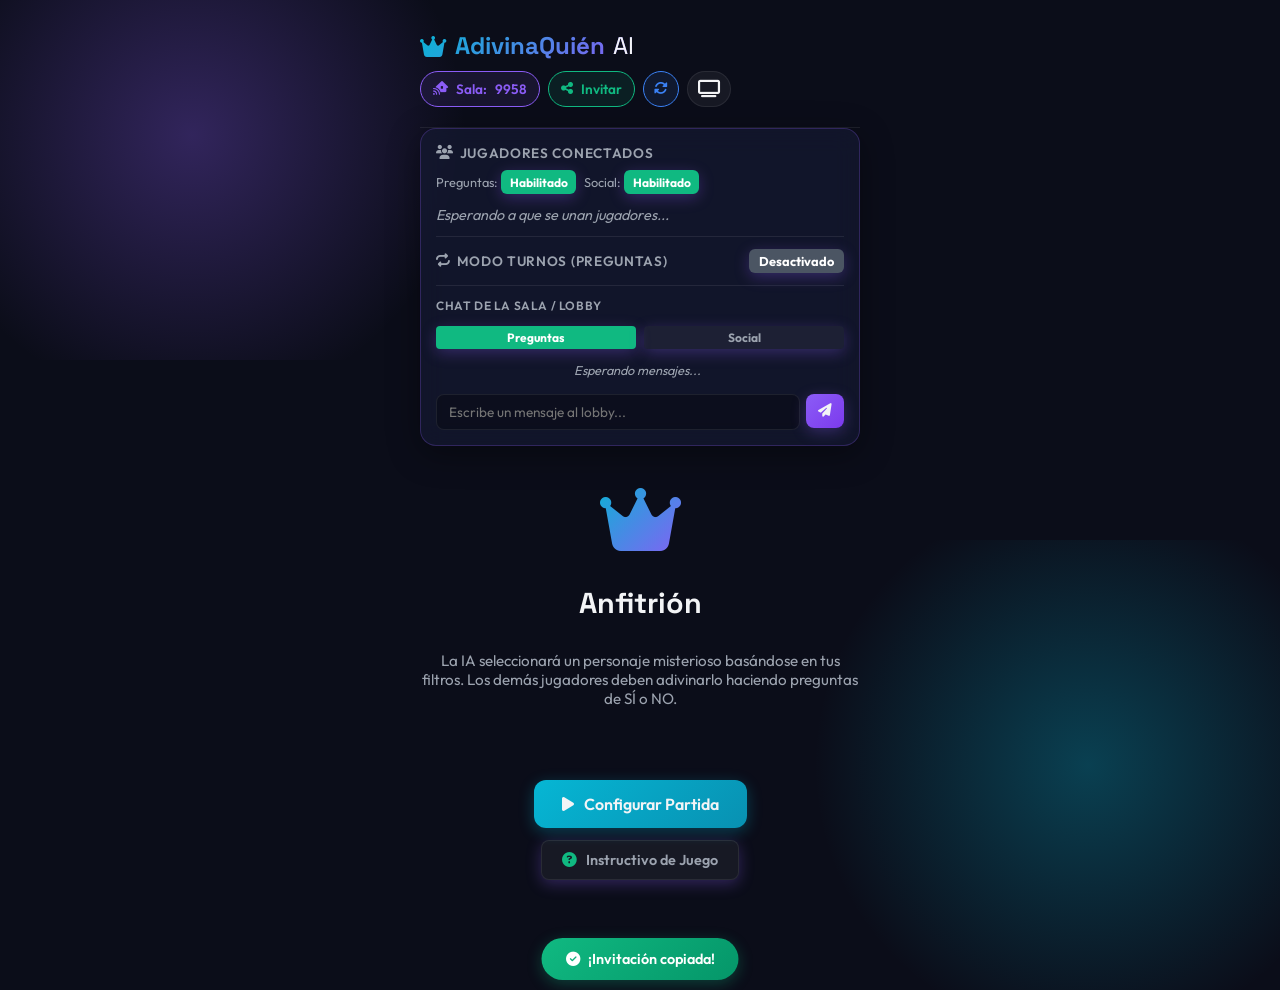
==== commit ef28d150: "Add files via upload "Fix de invocación limpia para selector nativo de Chromecast sin desplegar enla" ====
--- a/index.html
+++ b/index.html
@@ -514,7 +514,7 @@
   </div>
 
   <!-- Carga de Base de Datos y Lógica principal -->
-  <script src="database.js?v=39"></script>
-  <script src="app.js?v=39"></script>
+  <script src="database.js?v=40"></script>
+  <script src="app.js?v=40"></script>
 </body>
 </html>
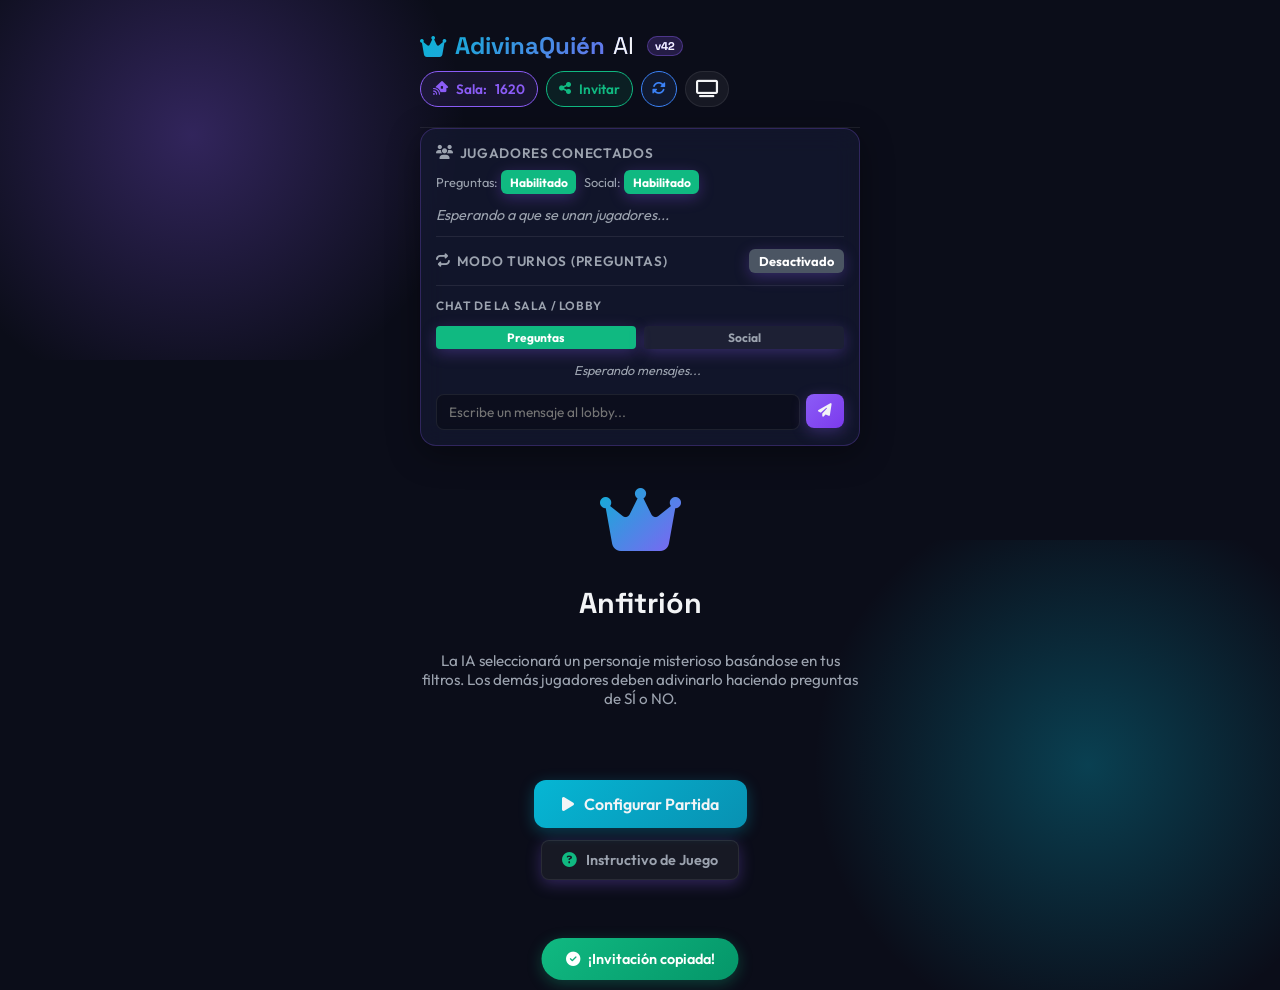
==== commit b6bef925: "Add files via upload "Añadido número de versión v42 en cabecera y pie de página de Anfitrión e Invit" ====
--- a/index.html
+++ b/index.html
@@ -31,7 +31,7 @@
     
     <header style="flex-wrap: wrap; gap: 10px;">
       <div class="logo">
-        <i class="fa-solid fa-crown"></i> AdivinaQuién <span>AI</span>
+        <i class="fa-solid fa-crown"></i> AdivinaQuién <span>AI</span> <span style="font-size: 0.7rem; color: var(--accent); background: rgba(139, 92, 246, 0.2); border: 1px solid rgba(139, 92, 246, 0.4); padding: 2px 7px; border-radius: 10px; font-weight: bold; margin-left: 5px;">v42</span>
       </div>
       <div style="display: flex; gap: 8px;">
         <span id="room-code-display" class="btn-cast" style="background: rgba(139, 92, 246, 0.1); border-color: var(--primary); color: var(--primary); cursor: default; display: none;">
@@ -340,7 +340,9 @@
           <i class="fa-solid fa-rotate-left"></i> Jugar de Nuevo
         </button>
       </div>
-    </section>
+    <footer style="text-align: center; padding: 15px 0 5px 0; font-size: 0.8rem; color: var(--text-muted); opacity: 0.75;">
+      AdivinaQuién AI • Modo Anfitrión <span style="color: var(--accent); font-weight: bold;">v42</span>
+    </footer>
 
   </div>
 
@@ -514,7 +516,7 @@
   </div>
 
   <!-- Carga de Base de Datos y Lógica principal -->
-  <script src="database.js?v=40"></script>
-  <script src="app.js?v=40"></script>
+  <script src="database.js?v=42"></script>
+  <script src="app.js?v=42"></script>
 </body>
 </html>
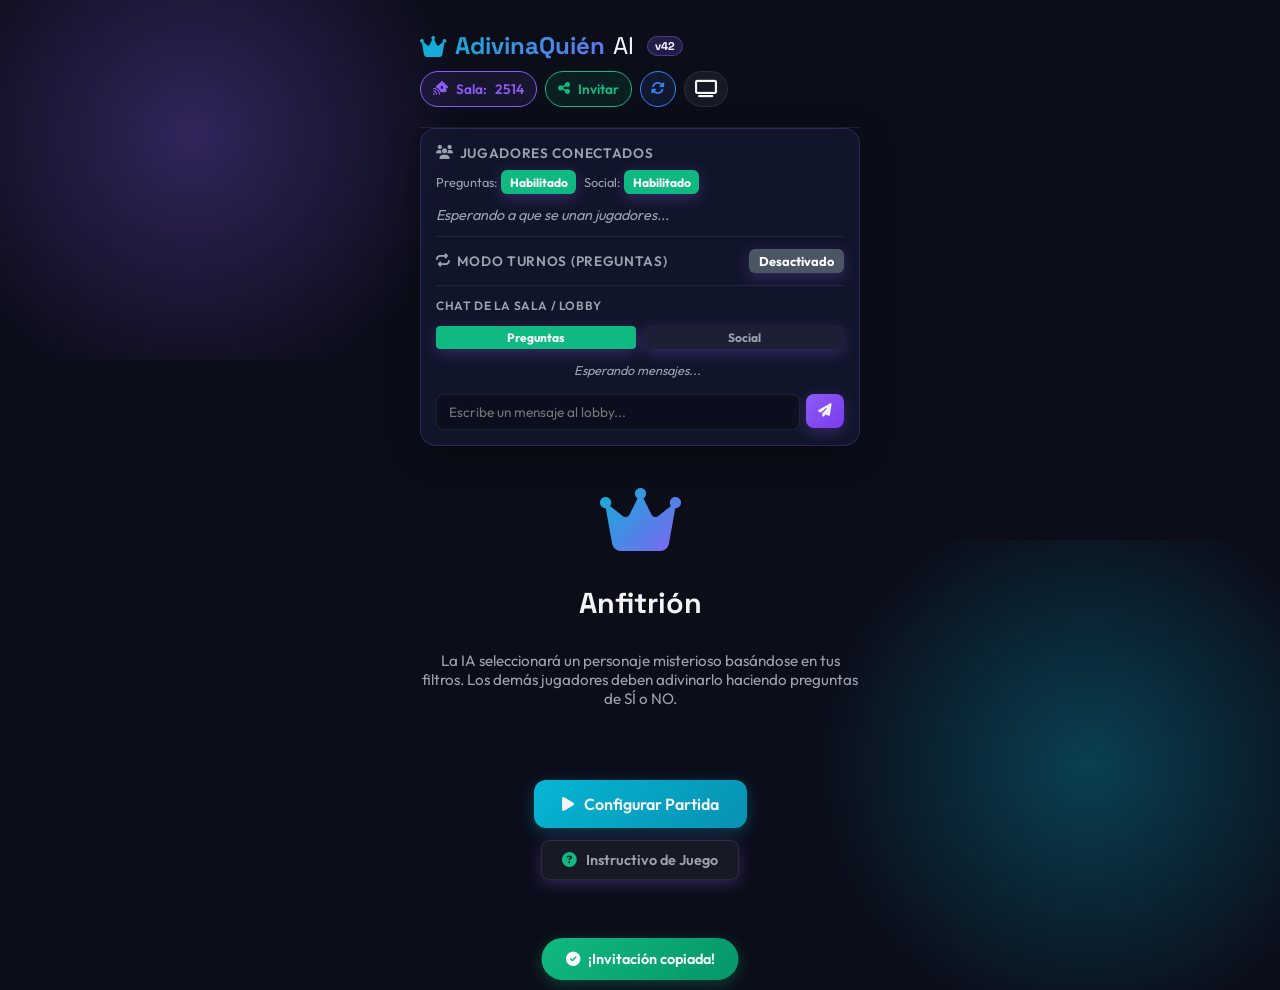
==== commit 113442f8: "Add files via upload "Eliminado cartel molesto de selección cancelada en transmisor Cast v=43"" ====
--- a/index.html
+++ b/index.html
@@ -516,7 +516,7 @@
   </div>
 
   <!-- Carga de Base de Datos y Lógica principal -->
-  <script src="database.js?v=42"></script>
-  <script src="app.js?v=42"></script>
+  <script src="database.js?v=43"></script>
+  <script src="app.js?v=43"></script>
 </body>
 </html>
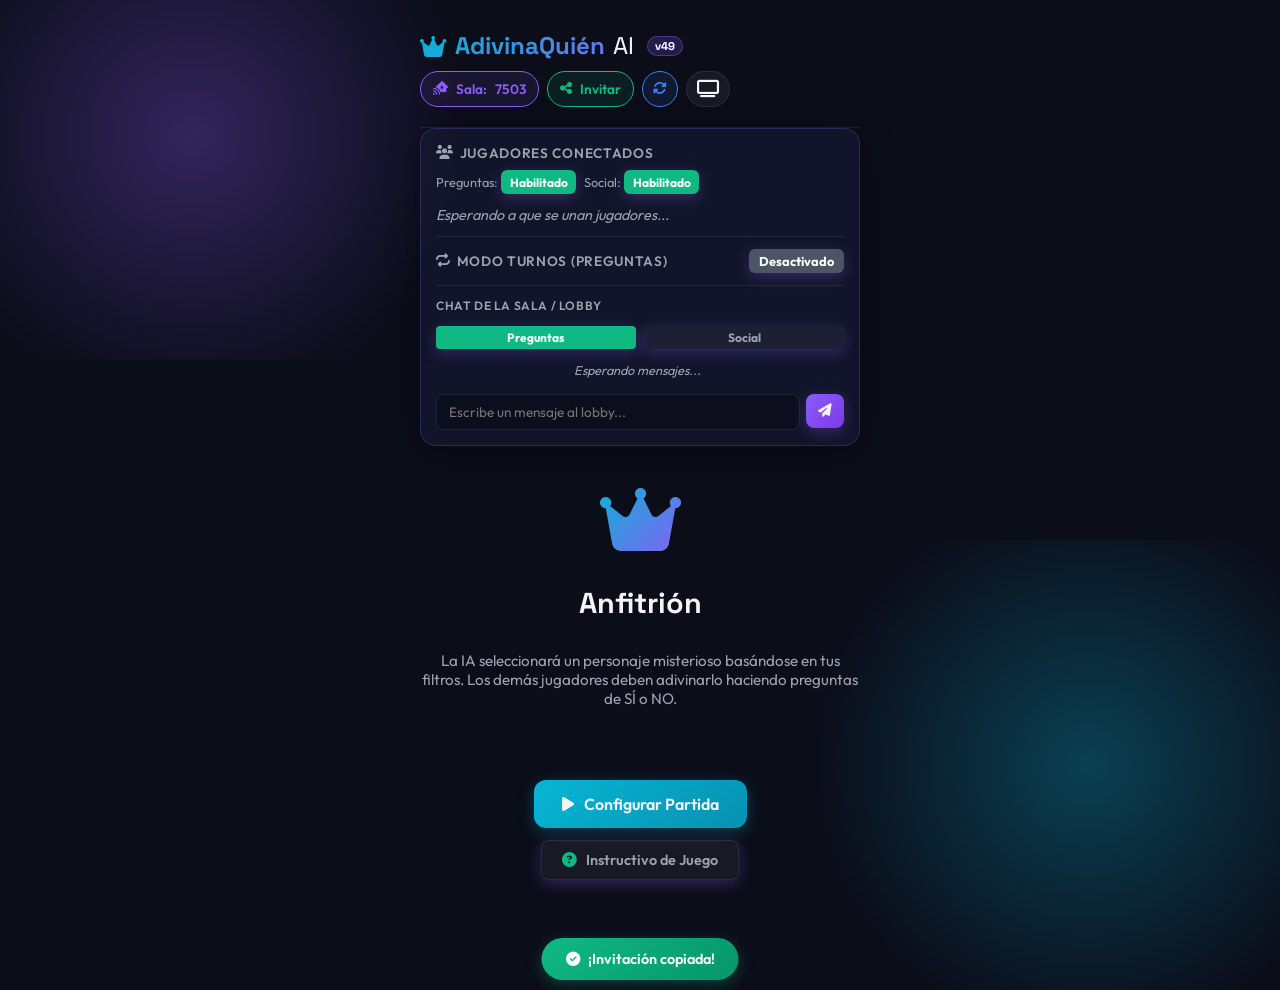
==== commit dddc78bb: "Add files via upload "Doble botón de envío en invitado y ocultamiento de controles manuales en Modo " ====
--- a/index.html
+++ b/index.html
@@ -31,7 +31,7 @@
     
     <header style="flex-wrap: wrap; gap: 10px;">
       <div class="logo">
-        <i class="fa-solid fa-crown"></i> AdivinaQuién <span>AI</span> <span style="font-size: 0.7rem; color: var(--accent); background: rgba(139, 92, 246, 0.2); border: 1px solid rgba(139, 92, 246, 0.4); padding: 2px 7px; border-radius: 10px; font-weight: bold; margin-left: 5px;">v42</span>
+        <i class="fa-solid fa-crown"></i> AdivinaQuién <span>AI</span> <span style="font-size: 0.7rem; color: var(--accent); background: rgba(139, 92, 246, 0.2); border: 1px solid rgba(139, 92, 246, 0.4); padding: 2px 7px; border-radius: 10px; font-weight: bold; margin-left: 5px;">v49</span>
       </div>
       <div style="display: flex; gap: 8px;">
         <span id="room-code-display" class="btn-cast" style="background: rgba(139, 92, 246, 0.1); border-color: var(--primary); color: var(--primary); cursor: default; display: none;">
@@ -49,6 +49,12 @@
         </button>
       </div>
     </header>
+
+    <!-- Botón para Plegar / Desplegar Control de Jugadores en Juego -->
+    <button id="btn-toggle-room-control" class="btn" style="display: none; width: 100%; margin-bottom: 12px; padding: 10px 16px; background: rgba(139, 92, 246, 0.15); border: 1px solid var(--accent); color: white; border-radius: 10px; font-weight: bold; align-items: center; justify-content: space-between; cursor: pointer; text-transform: none; box-shadow: 0 4px 12px rgba(0,0,0,0.2);">
+      <span style="display: inline-flex; align-items: center; gap: 8px;"><i class="fa-solid fa-users" style="color: var(--accent);"></i> Ajustes de Jugadores / Sala (<span id="connected-players-count">0</span>)</span>
+      <i id="room-control-arrow" class="fa-solid fa-chevron-down" style="transition: transform 0.3s ease;"></i>
+    </button>
 
     <!-- Panel de control de chat y jugadores (visible si hay sala activa) -->
     <div id="room-control-panel" class="glass-card" style="display: none; margin-bottom: 20px; padding: 15px; border-color: rgba(139, 92, 246, 0.25);">
@@ -341,7 +347,7 @@
         </button>
       </div>
     <footer style="text-align: center; padding: 15px 0 5px 0; font-size: 0.8rem; color: var(--text-muted); opacity: 0.75;">
-      AdivinaQuién AI • Modo Anfitrión <span style="color: var(--accent); font-weight: bold;">v42</span>
+      AdivinaQuién AI • Modo Anfitrión <span style="color: var(--accent); font-weight: bold;">v49</span>
     </footer>
 
   </div>
@@ -516,7 +522,7 @@
   </div>
 
   <!-- Carga de Base de Datos y Lógica principal -->
-  <script src="database.js?v=43"></script>
-  <script src="app.js?v=43"></script>
+  <script src="database.js?v=49"></script>
+  <script src="app.js?v=49"></script>
 </body>
 </html>
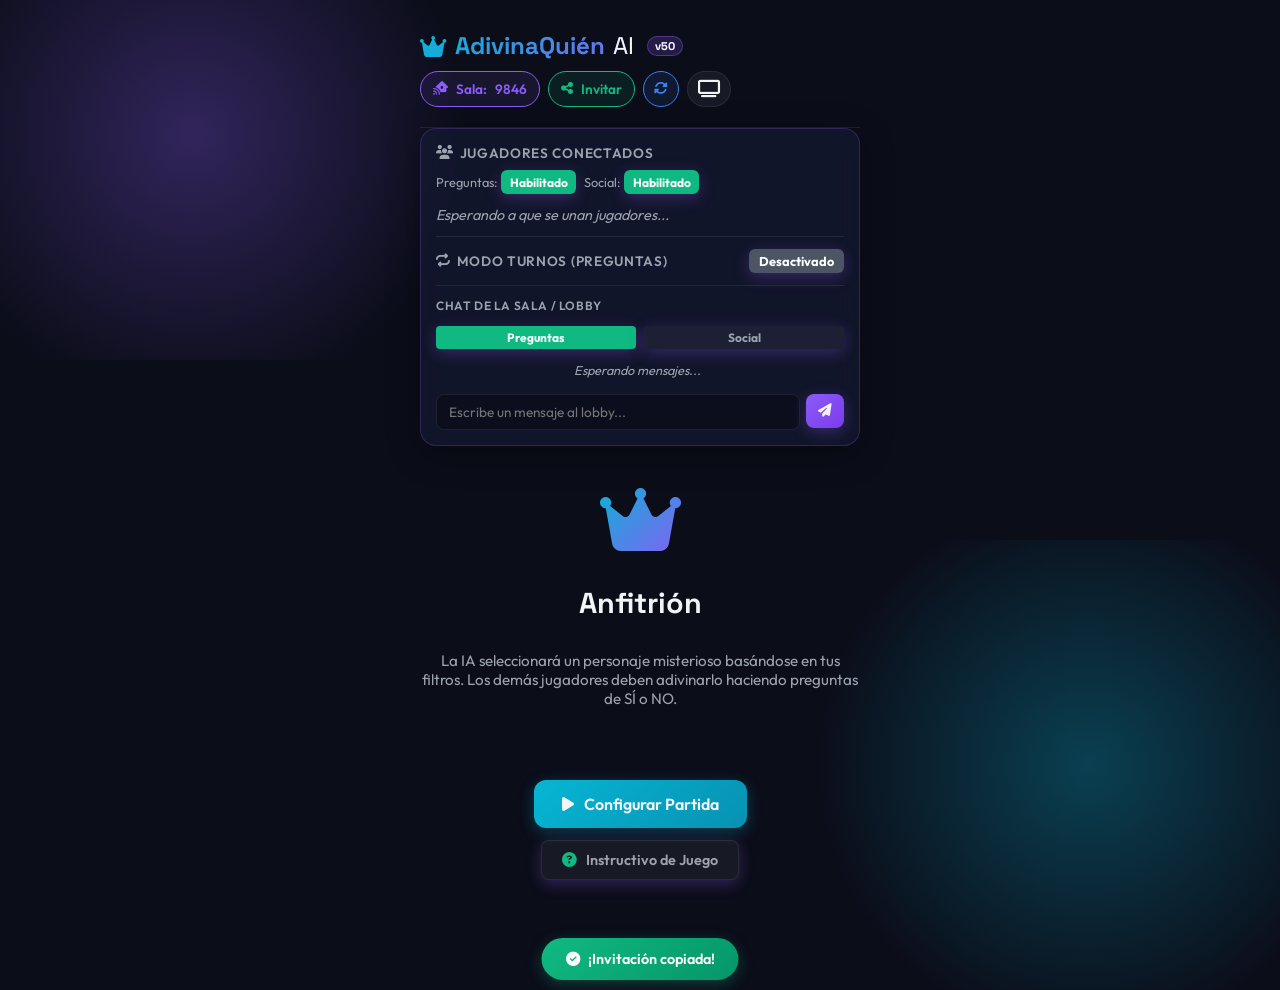
==== commit 8365ea39: "Add files via upload" ====
--- a/index.html
+++ b/index.html
@@ -31,7 +31,7 @@
     
     <header style="flex-wrap: wrap; gap: 10px;">
       <div class="logo">
-        <i class="fa-solid fa-crown"></i> AdivinaQuién <span>AI</span> <span style="font-size: 0.7rem; color: var(--accent); background: rgba(139, 92, 246, 0.2); border: 1px solid rgba(139, 92, 246, 0.4); padding: 2px 7px; border-radius: 10px; font-weight: bold; margin-left: 5px;">v49</span>
+        <i class="fa-solid fa-crown"></i> AdivinaQuién <span>AI</span> <span style="font-size: 0.7rem; color: var(--accent); background: rgba(139, 92, 246, 0.2); border: 1px solid rgba(139, 92, 246, 0.4); padding: 2px 7px; border-radius: 10px; font-weight: bold; margin-left: 5px;">v50</span>
       </div>
       <div style="display: flex; gap: 8px;">
         <span id="room-code-display" class="btn-cast" style="background: rgba(139, 92, 246, 0.1); border-color: var(--primary); color: var(--primary); cursor: default; display: none;">
@@ -347,7 +347,7 @@
         </button>
       </div>
     <footer style="text-align: center; padding: 15px 0 5px 0; font-size: 0.8rem; color: var(--text-muted); opacity: 0.75;">
-      AdivinaQuién AI • Modo Anfitrión <span style="color: var(--accent); font-weight: bold;">v49</span>
+      AdivinaQuién AI • Modo Anfitrión <span style="color: var(--accent); font-weight: bold;">v50</span>
     </footer>
 
   </div>
@@ -444,7 +444,10 @@
 
       <!-- Sección Enlace de la TV Expandible -->
       <div id="cast-qr-container" style="display: none; background: rgba(0,0,0,0.4); padding: 15px; border-radius: 12px; text-align: center; margin-bottom: 15px; border: 1px solid rgba(255,255,255,0.1);">
-        <span style="font-size: 0.85rem; color: var(--text-muted);">Enlace directo para tu TV o pantalla:</span>
+        <span style="font-size: 0.85rem; color: var(--text-muted); font-weight: bold;">Escanea o abre este enlace en tu Smart TV o PC:</span>
+        <div style="margin: 10px 0; display: flex; justify-content: center;">
+          <img id="cast-qr-img" src="" alt="Código QR TV" style="width: 150px; height: 150px; border-radius: 8px; border: 2px solid var(--accent); background: white; padding: 4px; display: none;">
+        </div>
         <div id="cast-tv-url-display" style="font-family: monospace; font-size: 0.85rem; color: var(--accent); word-break: break-all; margin: 8px 0; padding: 8px; background: rgba(255,255,255,0.05); border-radius: 6px;"></div>
         <div style="display: flex; gap: 8px; justify-content: center; margin-top: 10px;">
           <button id="btn-copy-tv-url" class="btn" style="padding: 6px 12px; font-size: 0.8rem; border-radius: 6px; background: var(--accent); color: white;"><i class="fa-solid fa-copy"></i> Copiar Enlace</button>
@@ -522,7 +525,7 @@
   </div>
 
   <!-- Carga de Base de Datos y Lógica principal -->
-  <script src="database.js?v=49"></script>
-  <script src="app.js?v=49"></script>
+  <script src="database.js?v=50"></script>
+  <script src="app.js?v=50"></script>
 </body>
 </html>
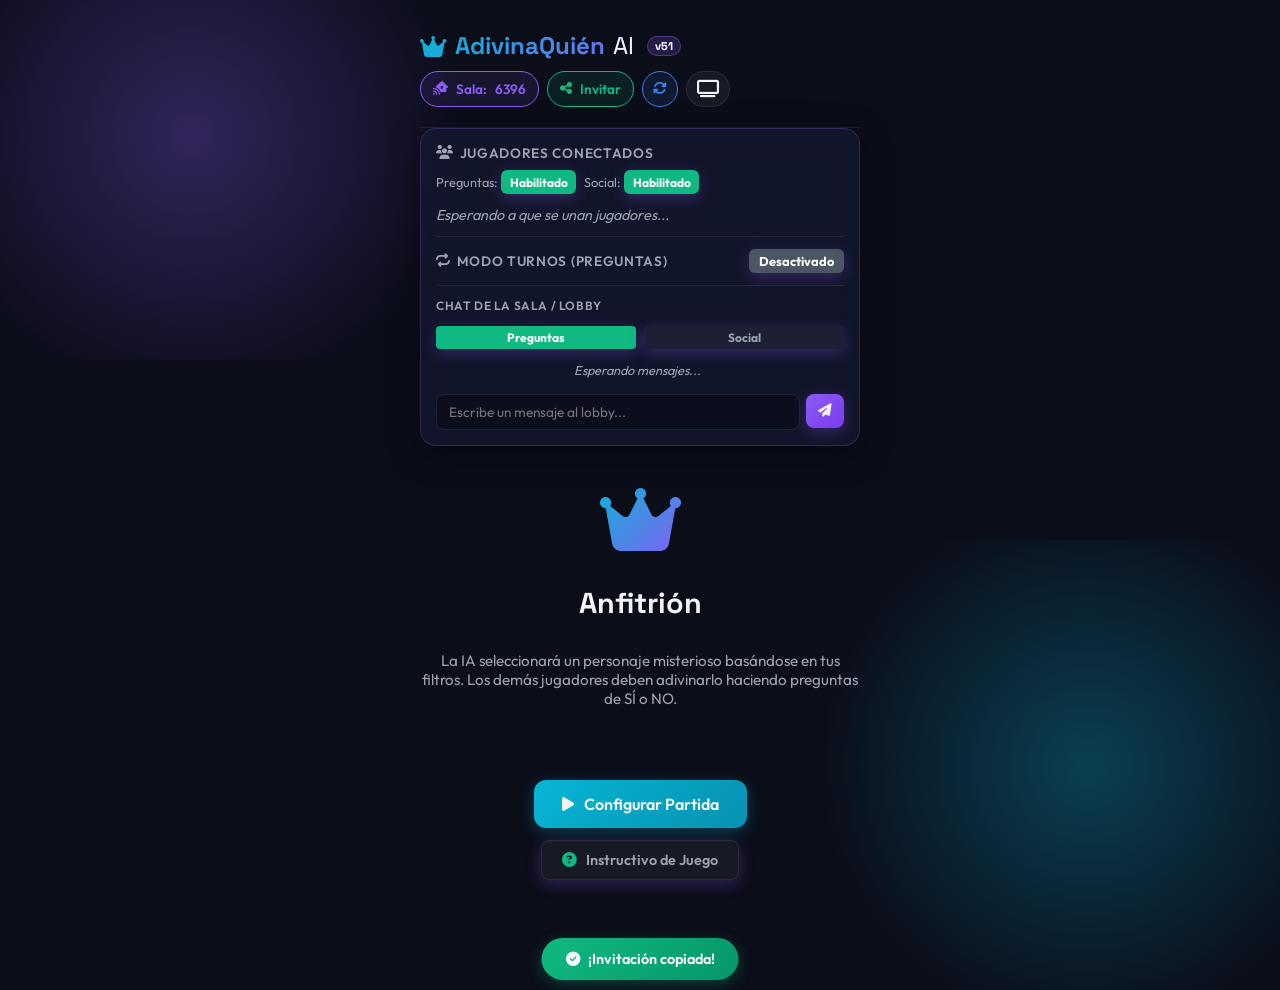
==== commit d9d28fdd: "Add files via upload "Soporte PWA Service Worker e Inteligencia Artificial 100% Offline para Modo Av" ====
--- a/index.html
+++ b/index.html
@@ -31,8 +31,11 @@
     
     <header style="flex-wrap: wrap; gap: 10px;">
       <div class="logo">
-        <i class="fa-solid fa-crown"></i> AdivinaQuién <span>AI</span> <span style="font-size: 0.7rem; color: var(--accent); background: rgba(139, 92, 246, 0.2); border: 1px solid rgba(139, 92, 246, 0.4); padding: 2px 7px; border-radius: 10px; font-weight: bold; margin-left: 5px;">v50</span>
-      </div>
+        <i class="fa-solid fa-crown"></i> AdivinaQuién <span>AI</span> <span style="font-size: 0.7rem; color: var(--accent); background: rgba(139, 92, 246, 0.2); border: 1px solid rgba(139, 92, 246, 0.4); padding: 2px 7px; border-radius: 10px; font-weight: bold; margin-left: 5px;">v51</span>
+      </div>
+      <span id="offline-badge" style="display: none; font-size: 0.75rem; color: #f59e0b; background: rgba(245, 158, 11, 0.15); border: 1px solid rgba(245, 158, 11, 0.4); padding: 3px 8px; border-radius: 10px; font-weight: bold; align-items: center; gap: 5px;">
+        <i class="fa-solid fa-plane"></i> Modo Avión
+      </span>
       <div style="display: flex; gap: 8px;">
         <span id="room-code-display" class="btn-cast" style="background: rgba(139, 92, 246, 0.1); border-color: var(--primary); color: var(--primary); cursor: default; display: none;">
           <i class="fa-solid fa-house-signal"></i> Sala: <span>----</span>
@@ -347,7 +350,7 @@
         </button>
       </div>
     <footer style="text-align: center; padding: 15px 0 5px 0; font-size: 0.8rem; color: var(--text-muted); opacity: 0.75;">
-      AdivinaQuién AI • Modo Anfitrión <span style="color: var(--accent); font-weight: bold;">v50</span>
+      AdivinaQuién AI • Modo Anfitrión <span style="color: var(--accent); font-weight: bold;">v51</span>
     </footer>
 
   </div>
@@ -525,7 +528,16 @@
   </div>
 
   <!-- Carga de Base de Datos y Lógica principal -->
-  <script src="database.js?v=50"></script>
-  <script src="app.js?v=50"></script>
+  <script src="database.js?v=51"></script>
+  <script src="app.js?v=51"></script>
+  <script>
+    if ('serviceWorker' in navigator) {
+      window.addEventListener('load', () => {
+        navigator.serviceWorker.register('./sw.js?v=51').then(reg => {
+          console.log('Juego listo para funcionar 100% Offline (Modo Avión)');
+        }).catch(err => console.log('SW error:', err));
+      });
+    }
+  </script>
 </body>
 </html>
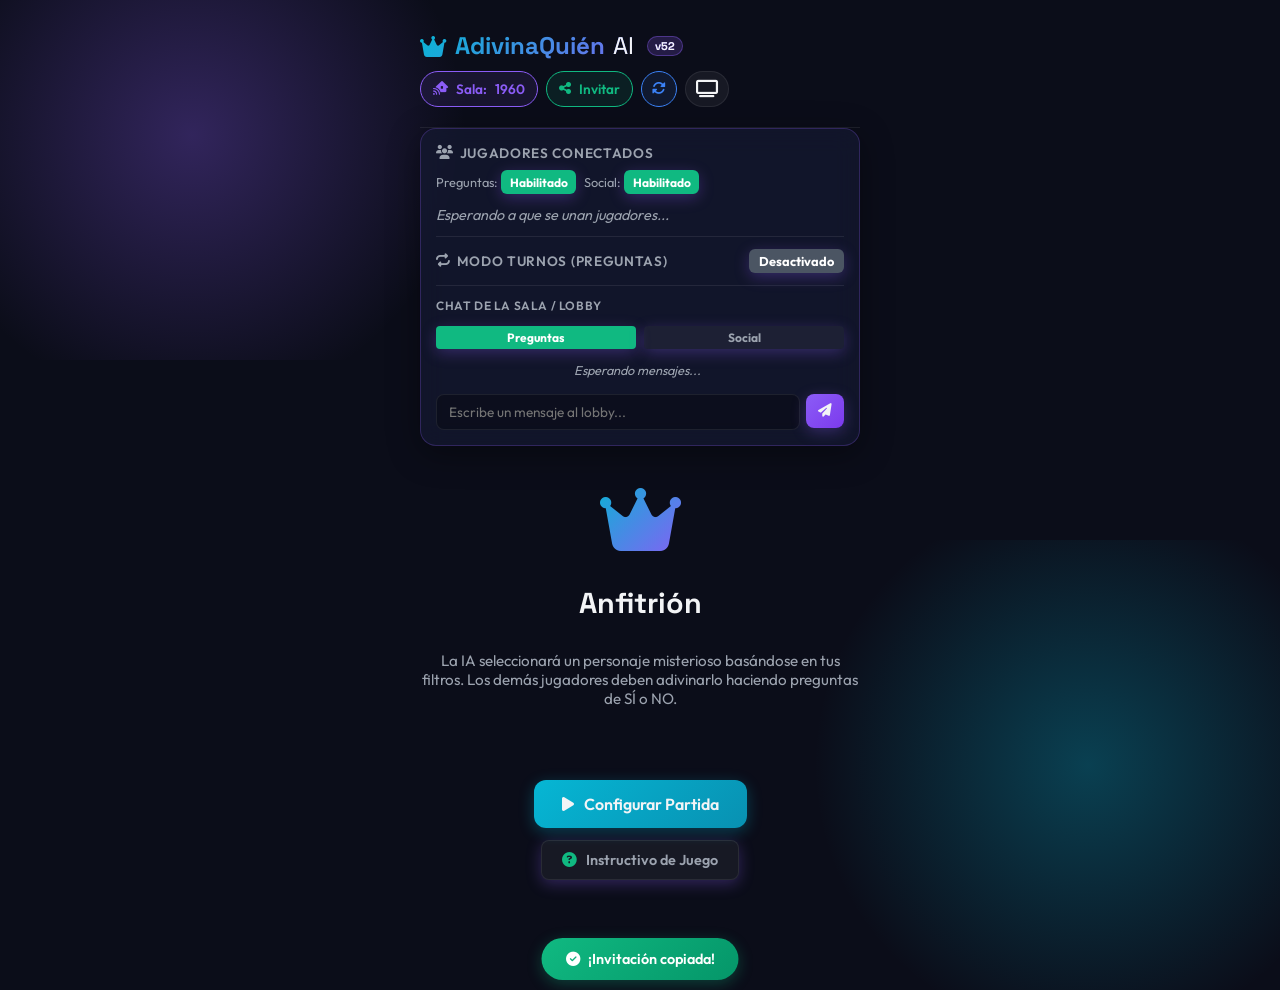
==== commit 8c80bcb2: "Add files via upload "Garantía de selección aleatoria sin repetición de personajes en el mismo día v" ====
--- a/index.html
+++ b/index.html
@@ -31,7 +31,7 @@
     
     <header style="flex-wrap: wrap; gap: 10px;">
       <div class="logo">
-        <i class="fa-solid fa-crown"></i> AdivinaQuién <span>AI</span> <span style="font-size: 0.7rem; color: var(--accent); background: rgba(139, 92, 246, 0.2); border: 1px solid rgba(139, 92, 246, 0.4); padding: 2px 7px; border-radius: 10px; font-weight: bold; margin-left: 5px;">v51</span>
+        <i class="fa-solid fa-crown"></i> AdivinaQuién <span>AI</span> <span style="font-size: 0.7rem; color: var(--accent); background: rgba(139, 92, 246, 0.2); border: 1px solid rgba(139, 92, 246, 0.4); padding: 2px 7px; border-radius: 10px; font-weight: bold; margin-left: 5px;">v52</span>
       </div>
       <span id="offline-badge" style="display: none; font-size: 0.75rem; color: #f59e0b; background: rgba(245, 158, 11, 0.15); border: 1px solid rgba(245, 158, 11, 0.4); padding: 3px 8px; border-radius: 10px; font-weight: bold; align-items: center; gap: 5px;">
         <i class="fa-solid fa-plane"></i> Modo Avión
@@ -350,7 +350,7 @@
         </button>
       </div>
     <footer style="text-align: center; padding: 15px 0 5px 0; font-size: 0.8rem; color: var(--text-muted); opacity: 0.75;">
-      AdivinaQuién AI • Modo Anfitrión <span style="color: var(--accent); font-weight: bold;">v51</span>
+      AdivinaQuién AI • Modo Anfitrión <span style="color: var(--accent); font-weight: bold;">v52</span>
     </footer>
 
   </div>
@@ -528,8 +528,8 @@
   </div>
 
   <!-- Carga de Base de Datos y Lógica principal -->
-  <script src="database.js?v=51"></script>
-  <script src="app.js?v=51"></script>
+  <script src="database.js?v=52"></script>
+  <script src="app.js?v=52"></script>
   <script>
     if ('serviceWorker' in navigator) {
       window.addEventListener('load', () => {
